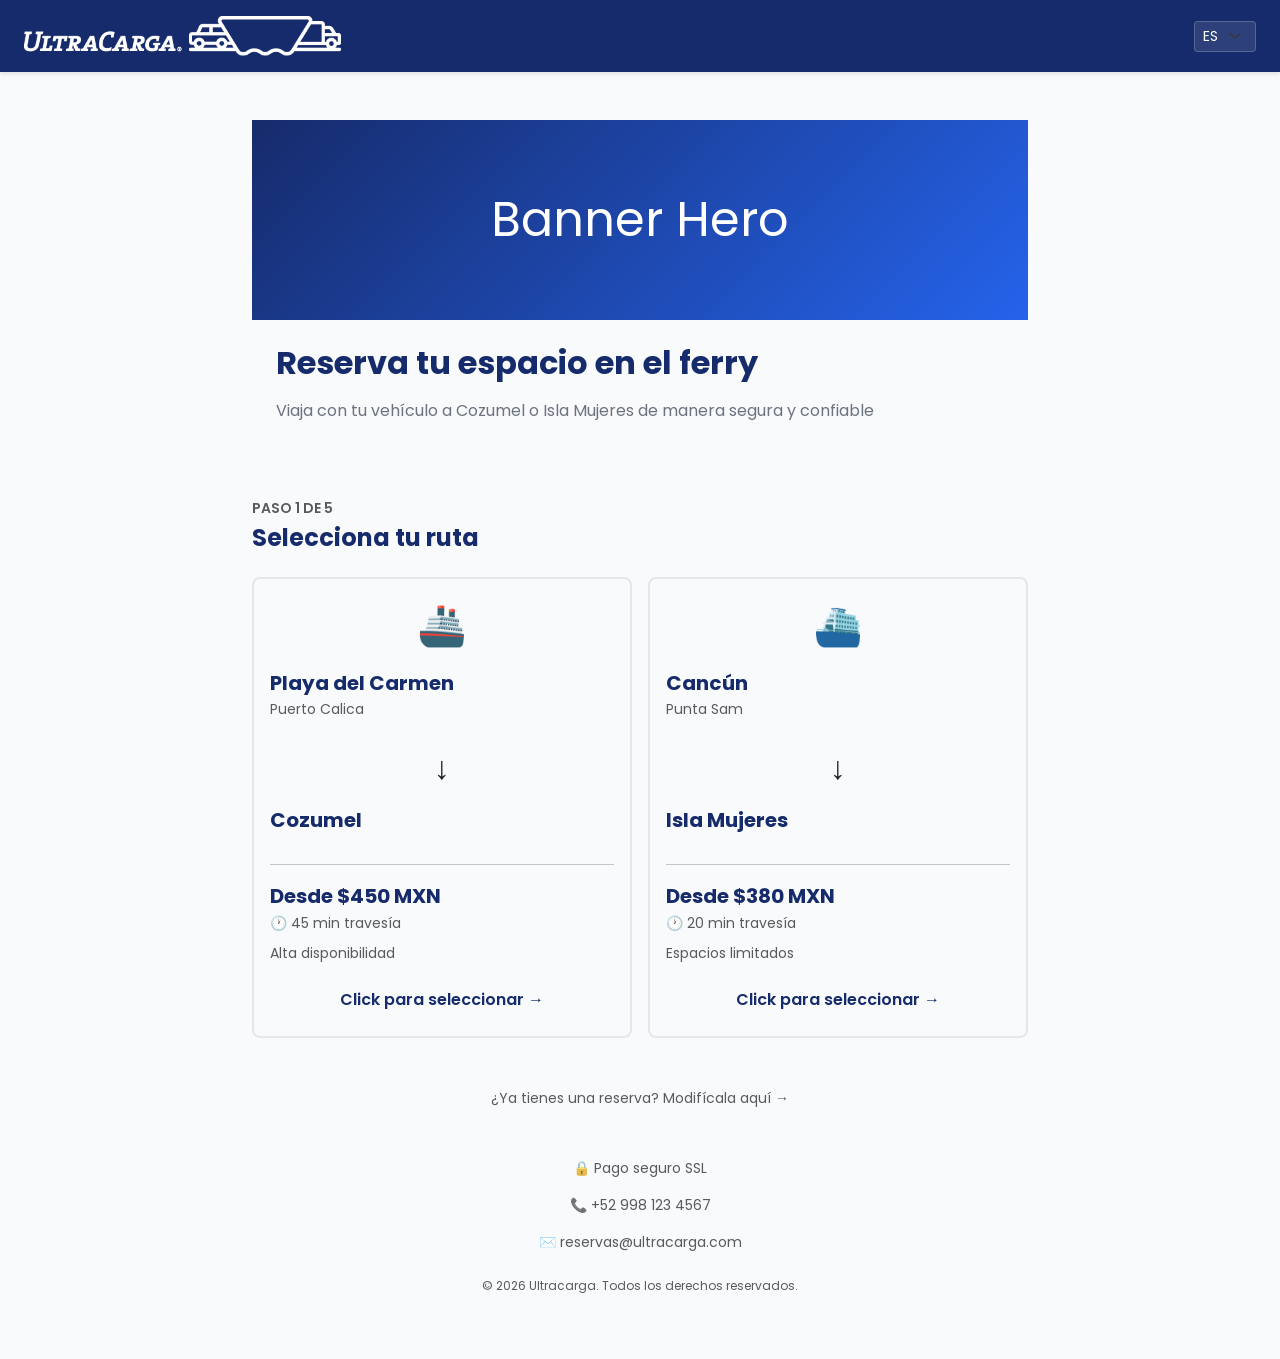
==== wireframes/index.html @ 29be8c2e "add files wireframes" ====
<!DOCTYPE html>
<html lang="es">
<head>
  <meta charset="UTF-8">
  <meta name="viewport" content="width=device-width, initial-scale=1.0">
  <title>Ultracarga - Reserva tu Ferry</title>

  <!-- Bootstrap 5 CSS -->
  <link href="https://cdn.jsdelivr.net/npm/bootstrap@5.3.2/dist/css/bootstrap.min.css" rel="stylesheet">

  <!-- Custom Styles -->
  <link rel="stylesheet" href="styles.css">
</head>
<body>

  <!-- HEADER -->
  <header class="header">
    <div class="container-fluid px-4">
      <div class="d-flex justify-content-between align-items-center py-3">
        <a href="index.html" class="header__logo">
          <img src="ultra-carga-horizontal_logo-blanco.png" alt="Ultracarga">
        </a>
        <select class="form-select form-select-sm" style="width: auto; background-color: rgba(255,255,255,0.1); color: white; border-color: rgba(255,255,255,0.2);">
          <option value="es">ES</option>
          <option value="en">EN</option>
        </select>
      </div>
    </div>
  </header>

  <!-- CONTAINER -->
  <div class="container" style="max-width: 800px;">
    <div class="mt-5"></div>
    <!-- HERO SECTION -->
    <section class="hero mb-4">
      <div class="hero__image">
        Banner Hero
      </div>
      <div class="p-4">
        <h1 class="hero__title mb-3">Reserva tu espacio en el ferry</h1>
        <p class="hero__subtitle mb-0">
          Viaja con tu vehículo a Cozumel o Isla Mujeres de manera segura y confiable
        </p>
      </div>
    </section>

    <!-- ROUTE SELECTOR -->
    <section class="py-4" id="routes">
      <div class="mb-1">
        <small class="text-uppercase text-muted fw-semibold">Paso 1 de 5</small>
      </div>
      <h2 class="h4 fw-bold text-uc-secondary mb-4">Selecciona tu ruta</h2>

      <div class="row g-3">
        <!-- ROUTE CARD 1 -->
        <div class="col-12 col-md-6">
          <div class="card card-selectable h-100" id="routeCard1" style="cursor: pointer;">
            <div class="card-body d-flex flex-column">
              <div class="text-center fs-1 mb-3">🚢</div>
              <h5 class="card-title text-uc-secondary fw-bold mb-1">Playa del Carmen</h5>
              <p class="card-text text-muted small mb-2">Puerto Calica</p>
              <div class="text-center fs-2 my-3">↓</div>
              <h5 class="card-title text-uc-secondary fw-bold mb-3">Cozumel</h5>

              <hr>

              <div class="d-flex justify-content-between align-items-center mb-2">
                <div>
                  <div class="fs-5 fw-bold text-uc-secondary">Desde $450 MXN</div>
                  <small class="text-muted">🕐 45 min travesía</small>
                </div>
              </div>

              <div class="d-flex align-items-center gap-2 mb-3">
                <span class="badge rounded-pill" style="background-color: var(--color-success); width: 10px; height: 10px; padding: 0;"></span>
                <small class="text-muted">Alta disponibilidad</small>
              </div>

              <div class="text-center py-2 fw-semibold text-uc-secondary mt-auto">
                Click para seleccionar →
              </div>
            </div>
          </div>
        </div>

        <!-- ROUTE CARD 2 -->
        <div class="col-12 col-md-6">
          <div class="card card-selectable h-100" id="routeCard2" style="cursor: pointer;">
            <div class="card-body d-flex flex-column">
              <div class="text-center fs-1 mb-3">⛴️</div>
              <h5 class="card-title text-uc-secondary fw-bold mb-1">Cancún</h5>
              <p class="card-text text-muted small mb-2">Punta Sam</p>
              <div class="text-center fs-2 my-3">↓</div>
              <h5 class="card-title text-uc-secondary fw-bold mb-3">Isla Mujeres</h5>

              <hr>

              <div class="d-flex justify-content-between align-items-center mb-2">
                <div>
                  <div class="fs-5 fw-bold text-uc-secondary">Desde $380 MXN</div>
                  <small class="text-muted">🕐 20 min travesía</small>
                </div>
              </div>

              <div class="d-flex align-items-center gap-2 mb-3">
                <span class="badge rounded-pill" style="background-color: var(--color-warning); width: 10px; height: 10px; padding: 0;"></span>
                <small class="text-muted">Espacios limitados</small>
              </div>

              <div class="text-center py-2 fw-semibold text-uc-secondary mt-auto">
                Click para seleccionar →
              </div>
            </div>
          </div>
        </div>
      </div>
    </section>

    <!-- TRUST ELEMENTS -->
    <section class="py-4">
      <!-- MODIFY RESERVATION LINK -->
      <div class="text-center">
        <a href="modify-reservation.html" class="text-decoration-none text-muted small">
          ¿Ya tienes una reserva? Modifícala aquí →
        </a>
      </div>
    </section>

    <!-- FOOTER INFO -->
    <section class="py-4 pb-5">
      <div class="text-center text-muted small">
        <p class="mb-3">🔒 Pago seguro SSL</p>
        <p class="mb-3">📞 +52 998 123 4567</p>
        <p class="mb-3">✉️ reservas@ultracarga.com</p>
        <p class="mt-4" style="font-size: 0.75rem;">© 2026 Ultracarga. Todos los derechos reservados.</p>
      </div>
    </section>

  </div>

  <!-- Bootstrap 5 JS Bundle (includes Popper) -->
  <script src="https://cdn.jsdelivr.net/npm/bootstrap@5.3.2/dist/js/bootstrap.bundle.min.js"></script>

  <!-- JAVASCRIPT -->
  <script>
    console.log('=== INDEX.HTML SCRIPT LOADED ===');

    function selectRoute(card, routeId) {
      console.log('selectRoute() called with routeId:', routeId);

      try {
        // Remove selection from all cards
        document.querySelectorAll('.card-selectable').forEach(c => {
          c.classList.remove('selected');
        });

        // Add selection to clicked card
        card.classList.add('selected');

        // Store selected route
        localStorage.setItem('selectedRoute', routeId);
        console.log('Stored in localStorage:', localStorage.getItem('selectedRoute'));

        console.log('Navigating to step1-date.html in 300ms...');

        // Navigate to date selection after short delay
        setTimeout(() => {
          console.log('NOW NAVIGATING...');
          window.location.href = 'step1-date.html';
        }, 300);
      } catch (error) {
        console.error('ERROR in selectRoute:', error);
      }
    }

    // Try adding event listeners immediately (not waiting for DOMContentLoaded)
    function addEventListeners() {
      console.log('=== ADDING EVENT LISTENERS ===');

      const card1 = document.getElementById('routeCard1');
      const card2 = document.getElementById('routeCard2');

      console.log('Card 1 element:', card1);
      console.log('Card 2 element:', card2);

      if (card1) {
        card1.addEventListener('click', function(e) {
          console.log('=== CARD 1 CLICKED ===');
          e.stopPropagation();
          selectRoute(this, 'calica-cozumel');
        });
        console.log('✓ Card 1 event listener added');
      } else {
        console.error('✗ Card 1 NOT FOUND!');
      }

      if (card2) {
        card2.addEventListener('click', function(e) {
          console.log('=== CARD 2 CLICKED ===');
          e.stopPropagation();
          selectRoute(this, 'puntasam-islamujeres');
        });
        console.log('✓ Card 2 event listener added');
      } else {
        console.error('✗ Card 2 NOT FOUND!');
      }
    }

    // Try multiple times to ensure DOM is ready
    if (document.readyState === 'loading') {
      console.log('Document still loading, waiting for DOMContentLoaded...');
      document.addEventListener('DOMContentLoaded', addEventListeners);
    } else {
      console.log('Document already loaded, adding listeners immediately...');
      addEventListeners();
    }

    // Also try after a short delay as backup
    setTimeout(function() {
      console.log('=== BACKUP: Adding listeners after 100ms delay ===');
      const card1 = document.getElementById('routeCard1');
      if (card1 && !card1.onclick) {
        addEventListeners();
      }
    }, 100);
  </script>

</body>
</html>
---- wireframes/styles.css ----
/* ============================================
   ULTRACARGA - Bootstrap 5 Enhanced Styles
   Custom components + Bootstrap framework
   ============================================ */

/* Import Google Fonts */
@import url('https://fonts.googleapis.com/css2?family=Poppins:wght@400;500;600;700&display=swap');

/* ============================================
   CUSTOM BRAND COLORS (Bootstrap Compatible)
   ============================================ */
:root {
  /* Ultracarga Brand Colors */
  --uc-primary: #FBE304;
  --uc-secondary: #162B6B;

  /* Override Bootstrap primary/secondary */
  --bs-primary: #FBE304;
  --bs-primary-rgb: 251, 227, 4;
  --bs-secondary: #162B6B;
  --bs-secondary-rgb: 22, 43, 107;

  /* Bootstrap theme customization */
  --bs-body-font-family: 'Poppins', -apple-system, BlinkMacSystemFont, 'Segoe UI', sans-serif;
  --bs-body-bg: #F9FAFB;
  --bs-border-radius: 0.5rem;
  --bs-border-radius-lg: 0.75rem;

  /* Custom semantic colors */
  --color-success: #10B981;
  --color-warning: #F59E0B;
  --color-error: #EF4444;
  --color-info: #3B82F6;
}

/* ============================================
   BOOTSTRAP OVERRIDES
   ============================================ */

/* Primary button with brand colors */
.btn-primary {
  background-color: var(--uc-primary);
  border-color: var(--uc-primary);
  color: var(--uc-secondary);
  font-weight: 600;
}

.btn-primary:hover,
.btn-primary:focus {
  background-color: #e5ce04;
  border-color: #e5ce04;
  color: var(--uc-secondary);
}

/* Secondary button */
.btn-secondary {
  background-color: transparent;
  border: 2px solid var(--uc-secondary);
  color: var(--uc-secondary);
  font-weight: 600;
}

.btn-secondary:hover,
.btn-secondary:focus {
  background-color: rgba(22, 43, 107, 0.05);
  border-color: var(--uc-secondary);
  color: var(--uc-secondary);
}

/* Danger button */
.btn-danger {
  background-color: transparent;
  border: 2px solid var(--color-error);
  color: var(--color-error);
  font-weight: 600;
}

.btn-danger:hover {
  background-color: #fef2f2;
  border-color: var(--color-error);
  color: var(--color-error);
}

/* Form inputs with brand focus */
.form-control:focus,
.form-select:focus {
  border-color: var(--uc-primary);
  box-shadow: 0 0 0 0.25rem rgba(251, 227, 4, 0.25);
}

/* Custom card selectable states */
.card-selectable {
  cursor: pointer;
  transition: all 0.25s ease;
  border: 2px solid #E5E7EB;
}

.card-selectable:hover {
  border-color: var(--uc-primary);
  box-shadow: 0 4px 6px -1px rgba(0, 0, 0, 0.1);
}

.card-selectable.selected {
  border-color: var(--uc-primary);
  background-color: #fffbeb;
  border-width: 2px;
}

/* ============================================
   CUSTOM HEADER
   ============================================ */
.header {
  position: sticky;
  top: 0;
  z-index: 1020;
  background-color: var(--uc-secondary);
  border-bottom: none;
  box-shadow: 0 2px 4px rgba(0, 0, 0, 0.1);
}

.header__logo {
  display: block;
  height: 40px;
  text-decoration: none;
}

.header__logo img {
  height: 100%;
  width: auto;
  display: block;
}

.header__logo:hover {
  opacity: 0.9;
}

/* Language selector on dark header */
.header select option {
  background-color: var(--uc-secondary);
  color: white;
}

/* ============================================
   CUSTOM HERO SECTION
   ============================================ */
.hero__image {
  width: 100%;
  height: 200px;
  background: linear-gradient(135deg, var(--uc-secondary) 0%, #2563eb 100%);
  display: flex;
  align-items: center;
  justify-content: center;
  color: white;
  font-size: 3rem;
}

.hero__title {
  font-size: 2rem;
  font-weight: 700;
  color: var(--uc-secondary);
  line-height: 1.2;
}

.hero__subtitle {
  font-size: 1rem;
  color: #6B7280;
  line-height: 1.6;
}

/* ============================================
   PROGRESS BAR (Wizard Steps)
   ============================================ */
.progress-bar-wizard {
  display: flex;
  justify-content: space-between;
  align-items: center;
  padding: 1rem 1.5rem;
  background-color: white;
  border-bottom: 1px solid #E5E7EB;
  position: sticky;
  top: 65px;
  z-index: 1019;
}

.progress-step {
  display: flex;
  flex-direction: column;
  align-items: center;
  gap: 4px;
  flex: 1;
  position: relative;
}

.progress-step__number {
  width: 32px;
  height: 32px;
  border-radius: 50%;
  display: flex;
  align-items: center;
  justify-content: center;
  font-size: 0.875rem;
  font-weight: 700;
  background-color: #D1D5DB;
  color: white;
  transition: all 0.25s ease;
  z-index: 2;
}

.progress-step--active .progress-step__number {
  background-color: var(--uc-primary);
  color: var(--uc-secondary);
  box-shadow: 0 0 0 4px rgba(251, 227, 4, 0.2);
}

.progress-step--completed .progress-step__number {
  background-color: var(--color-success);
}

.progress-step__label {
  font-size: 0.6875rem;
  font-weight: 500;
  color: #6B7280;
  text-align: center;
}

.progress-step--active .progress-step__label {
  color: var(--uc-secondary);
  font-weight: 600;
}

/* Progress connecting line */
.progress-step:not(:last-child)::after {
  content: '';
  position: absolute;
  top: 16px;
  left: calc(50% + 16px);
  width: calc(100% - 32px);
  height: 2px;
  background-color: #D1D5DB;
  z-index: 1;
}

.progress-step--completed:not(:last-child)::after {
  background-color: var(--color-success);
}

/* ============================================
   CUSTOM CALENDAR
   ============================================ */
.calendar {
  background-color: white;
  border: 1px solid #E5E7EB;
  border-radius: 0.75rem;
  padding: 1rem;
}

.calendar__header {
  display: flex;
  justify-content: space-between;
  align-items: center;
  margin-bottom: 1rem;
}

.calendar__month {
  font-size: 1rem;
  font-weight: 600;
  color: var(--uc-secondary);
}

.calendar__nav-btn {
  width: 32px;
  height: 32px;
  border: none;
  background: transparent;
  color: var(--uc-secondary);
  font-size: 1.125rem;
  cursor: pointer;
  border-radius: 0.25rem;
  transition: all 0.15s ease;
}

.calendar__nav-btn:hover {
  background-color: #F3F4F6;
}

.calendar__days-header {
  display: grid;
  grid-template-columns: repeat(7, 1fr);
  gap: 4px;
  margin-bottom: 0.5rem;
}

.calendar__day-label {
  text-align: center;
  font-size: 0.75rem;
  font-weight: 600;
  color: #6B7280;
  text-transform: uppercase;
}

.calendar__days {
  display: grid;
  grid-template-columns: repeat(7, 1fr);
  gap: 4px;
}

.calendar__day {
  aspect-ratio: 1;
  display: flex;
  align-items: center;
  justify-content: center;
  font-size: 0.875rem;
  border-radius: 0.25rem;
  cursor: pointer;
  transition: all 0.15s ease;
  position: relative;
}

.calendar__day:hover:not(.calendar__day--disabled) {
  background-color: #F3F4F6;
}

.calendar__day--selected {
  background-color: var(--uc-primary);
  color: var(--uc-secondary);
  font-weight: 600;
}

.calendar__day--disabled {
  color: #9CA3AF;
  cursor: not-allowed;
}

.calendar__day--high::after,
.calendar__day--medium::after,
.calendar__day--low::after,
.calendar__day--full::after {
  content: '';
  position: absolute;
  bottom: 2px;
  left: 50%;
  transform: translateX(-50%);
  width: 6px;
  height: 6px;
  border-radius: 50%;
}

.calendar__day--high::after {
  background-color: var(--color-success);
}

.calendar__day--medium::after {
  background-color: var(--color-warning);
}

.calendar__day--low::after {
  background-color: var(--color-error);
}

.calendar__day--full::after {
  background-color: #9CA3AF;
}

.calendar__legend {
  display: flex;
  flex-wrap: wrap;
  gap: 1rem;
  margin-top: 1rem;
  padding-top: 1rem;
  border-top: 1px solid #E5E7EB;
}

.calendar__legend-item {
  display: flex;
  align-items: center;
  gap: 0.5rem;
  font-size: 0.75rem;
  color: #6B7280;
}

.calendar__legend-dot {
  width: 8px;
  height: 8px;
  border-radius: 50%;
}

.calendar__legend-dot--high {
  background-color: var(--color-success);
}

.calendar__legend-dot--medium {
  background-color: var(--color-warning);
}

.calendar__legend-dot--low {
  background-color: var(--color-error);
}

.calendar__legend-dot--full {
  background-color: #9CA3AF;
}

/* ============================================
   SCHEDULE SELECTOR
   ============================================ */
.schedule-option {
  display: flex;
  align-items: flex-start;
  gap: 1rem;
  padding: 1rem;
  background-color: white;
  border: 2px solid #E5E7EB;
  border-radius: 0.75rem;
  cursor: pointer;
  transition: all 0.25s ease;
  margin-bottom: 1rem;
}

.schedule-option:hover {
  border-color: var(--uc-primary);
}

.schedule-option--selected {
  border-color: var(--uc-primary);
  background-color: #fffbeb;
}

.schedule-option input[type="radio"] {
  margin-top: 2px;
  width: 20px;
  height: 20px;
  accent-color: var(--uc-primary);
  cursor: pointer;
}

.schedule-option__content {
  flex: 1;
}

.schedule-option__time {
  font-size: 1.125rem;
  font-weight: 700;
  color: var(--uc-secondary);
  margin-bottom: 0.25rem;
}

.schedule-option__badge {
  display: inline-block;
  padding: 2px 8px;
  background-color: var(--uc-primary);
  color: var(--uc-secondary);
  font-size: 0.6875rem;
  font-weight: 600;
  border-radius: 0.25rem;
  margin-left: 0.5rem;
}

.schedule-option__details {
  font-size: 0.875rem;
  color: #6B7280;
  margin-bottom: 0.5rem;
}

.schedule-option__availability {
  font-size: 0.875rem;
  color: #111827;
  font-weight: 500;
  margin-bottom: 0.25rem;
}

.schedule-option__progress-bar {
  width: 100%;
  height: 4px;
  background-color: #E5E7EB;
  border-radius: 2px;
  overflow: hidden;
}

.schedule-option__progress-fill {
  height: 100%;
  transition: width 0.25s ease;
}

.schedule-option__progress-fill--high {
  background-color: var(--color-success);
}

.schedule-option__progress-fill--medium {
  background-color: var(--color-warning);
}

.schedule-option__progress-fill--low {
  background-color: var(--color-error);
}

.schedule-option--disabled {
  opacity: 0.5;
  cursor: not-allowed;
}

.schedule-option--disabled:hover {
  border-color: #E5E7EB;
}

/* ============================================
   QR CODE & RESERVATION
   ============================================ */
.qr-container {
  text-align: center;
  padding: 2rem 0;
}

.qr-code {
  width: 200px;
  height: 200px;
  margin: 0 auto 1.5rem;
  background-color: white;
  border: 4px solid #E5E7EB;
  border-radius: 0.75rem;
  display: flex;
  align-items: center;
  justify-content: center;
  font-size: 5rem;
}

.qr-code__placeholder {
  color: #9CA3AF;
}

.reservation-code {
  font-size: 1.5rem;
  font-weight: 700;
  font-family: 'Courier New', monospace;
  color: var(--uc-secondary);
  letter-spacing: 2px;
  padding: 1rem;
  background-color: #F3F4F6;
  border-radius: 0.5rem;
  display: inline-block;
  margin-bottom: 1.5rem;
}

/* ============================================
   COUNTER INPUT
   ============================================ */
.counter {
  display: flex;
  align-items: center;
  gap: 1rem;
  justify-content: center;
}

.counter__btn {
  width: 48px;
  height: 48px;
  border: 2px solid var(--uc-secondary);
  background-color: white;
  color: var(--uc-secondary);
  font-size: 1.5rem;
  border-radius: 0.5rem;
  cursor: pointer;
  transition: all 0.15s ease;
  display: flex;
  align-items: center;
  justify-content: center;
}

.counter__btn:hover:not(:disabled) {
  background-color: #F3F4F6;
}

.counter__btn:disabled {
  opacity: 0.3;
  cursor: not-allowed;
}

.counter__value {
  font-size: 2rem;
  font-weight: 700;
  color: var(--uc-secondary);
  min-width: 60px;
  text-align: center;
}

.counter__icon {
  font-size: 2rem;
  color: #9CA3AF;
}

/* ============================================
   CUSTOM BANNERS (Extending Bootstrap Alerts)
   ============================================ */
.banner--cobranding {
  background: linear-gradient(135deg, #fffbeb 0%, #fef3c7 100%);
  border: 2px solid var(--uc-primary);
}

/* ============================================
   UTILITIES
   ============================================ */
.text-uc-primary {
  color: var(--uc-primary) !important;
}

.text-uc-secondary {
  color: var(--uc-secondary) !important;
}

.bg-uc-primary {
  background-color: var(--uc-primary) !important;
}

.bg-uc-secondary {
  background-color: var(--uc-secondary) !important;
}

/* Animate fade in */
@keyframes fadeIn {
  from {
    opacity: 0;
    transform: translateY(10px);
  }
  to {
    opacity: 1;
    transform: translateY(0);
  }
}

.animate-fade-in {
  animation: fadeIn 0.25s ease-out;
}

/* Accessibility */
@media (prefers-reduced-motion: reduce) {
  *,
  *::before,
  *::after {
    animation-duration: 0.01ms !important;
    animation-iteration-count: 1 !important;
    transition-duration: 0.01ms !important;
  }
}

/* Focus styles for keyboard navigation */
*:focus-visible {
  outline: 2px solid var(--uc-primary);
  outline-offset: 2px;
}
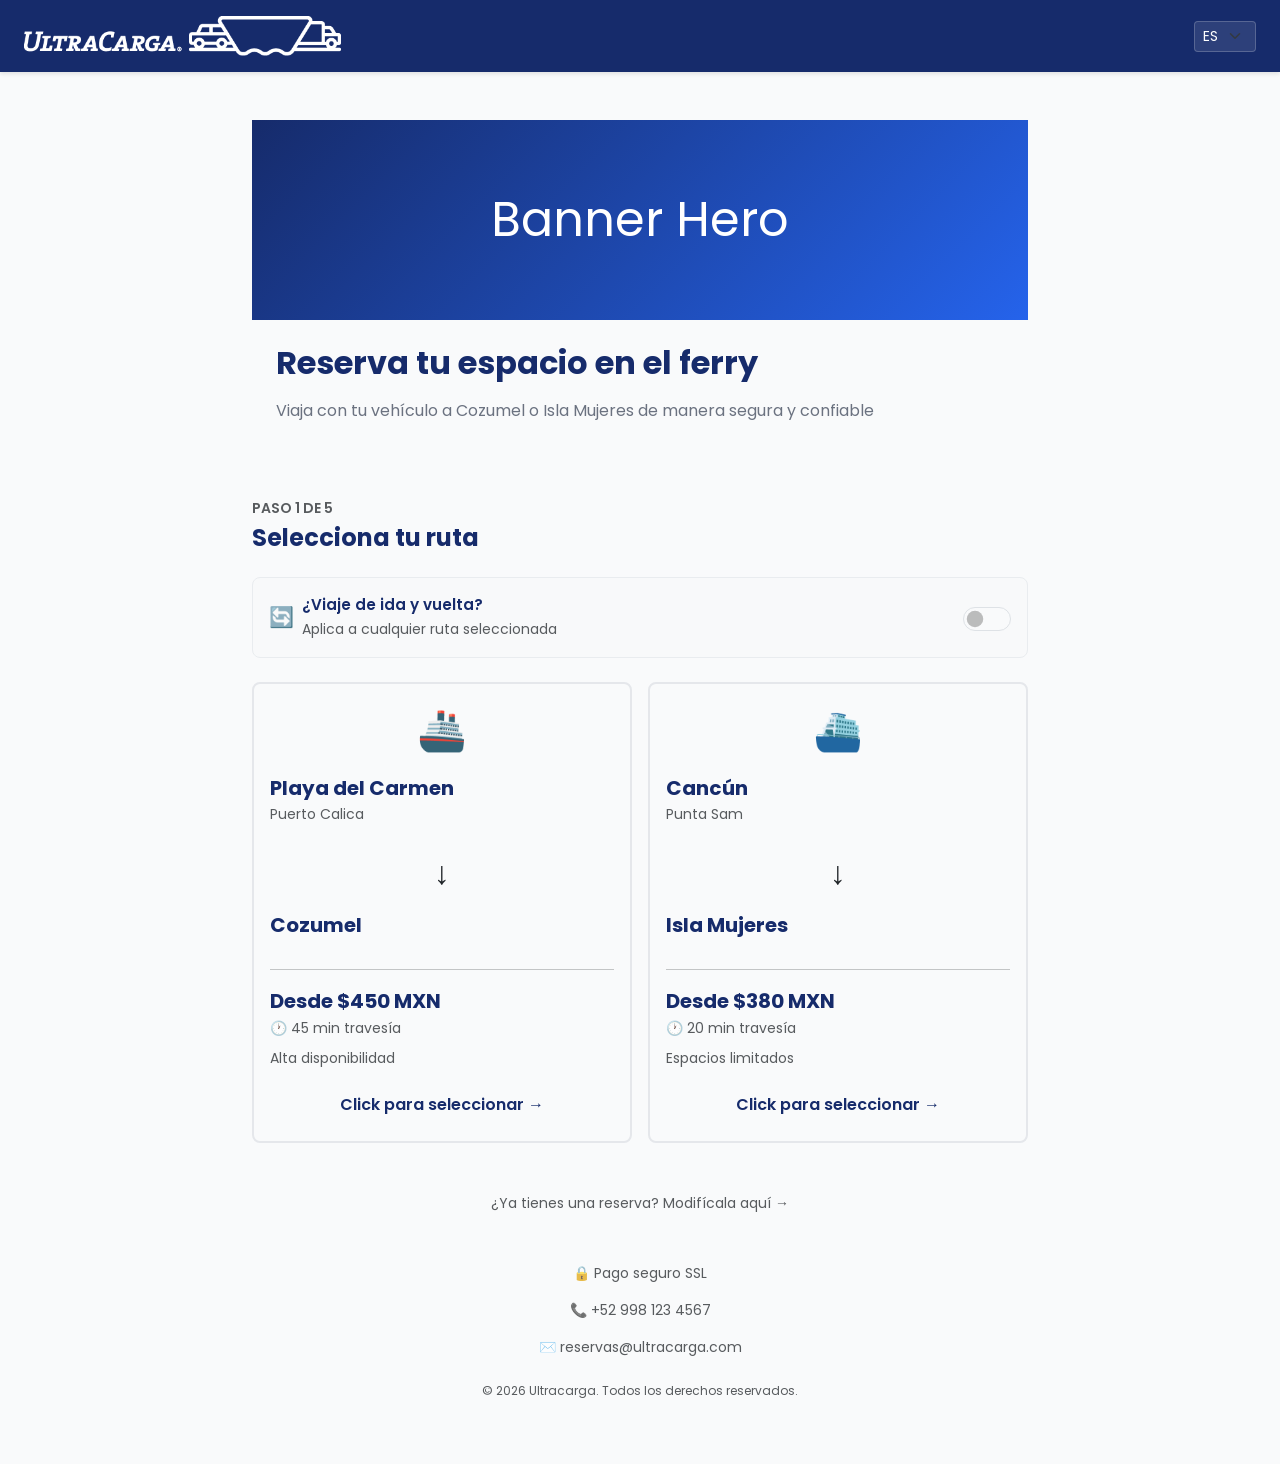
==== commit 511a2cb5: "Add roundtrip booking functionality with improved UX Implements complete roundtrip (ida y vuelta) bo" ====
--- a/wireframes/index.html
+++ b/wireframes/index.html
@@ -51,6 +51,22 @@
       </div>
       <h2 class="h4 fw-bold text-uc-secondary mb-4">Selecciona tu ruta</h2>
 
+      <!-- ROUNDTRIP TOGGLE -->
+      <div class="mb-4 p-3 rounded" style="background-color: #f8f9fa; border: 1px solid #e9ecef;">
+        <div class="d-flex align-items-center justify-content-between">
+          <div class="d-flex align-items-center gap-2">
+            <span style="font-size: 1.25rem;">🔄</span>
+            <div>
+              <div class="fw-semibold text-uc-secondary" style="font-size: 0.95rem;">¿Viaje de ida y vuelta?</div>
+              <small class="text-muted">Aplica a cualquier ruta seleccionada</small>
+            </div>
+          </div>
+          <div class="form-check form-switch m-0">
+            <input class="form-check-input" type="checkbox" role="switch" id="roundtripCheckbox" style="width: 3rem; height: 1.5rem; cursor: pointer;">
+          </div>
+        </div>
+      </div>
+
       <div class="row g-3">
         <!-- ROUTE CARD 1 -->
         <div class="col-12 col-md-6">
@@ -149,8 +165,8 @@
       console.log('selectRoute() called with routeId:', routeId);
 
       try {
-        // Remove selection from all cards
-        document.querySelectorAll('.card-selectable').forEach(c => {
+        // Remove selection from all route cards
+        document.querySelectorAll('#routes .card-selectable').forEach(c => {
           c.classList.remove('selected');
         });
 
@@ -160,6 +176,12 @@
         // Store selected route
         localStorage.setItem('selectedRoute', routeId);
         console.log('Stored in localStorage:', localStorage.getItem('selectedRoute'));
+
+        // Check if roundtrip checkbox is checked
+        const isRoundtrip = document.getElementById('roundtripCheckbox').checked;
+        const tripType = isRoundtrip ? 'roundtrip' : 'oneway';
+        localStorage.setItem('tripType', tripType);
+        console.log('Trip type:', tripType);
 
         console.log('Navigating to step1-date.html in 300ms...');
 
@@ -177,6 +199,7 @@
     function addEventListeners() {
       console.log('=== ADDING EVENT LISTENERS ===');
 
+      // Route cards
       const card1 = document.getElementById('routeCard1');
       const card2 = document.getElementById('routeCard2');
 
